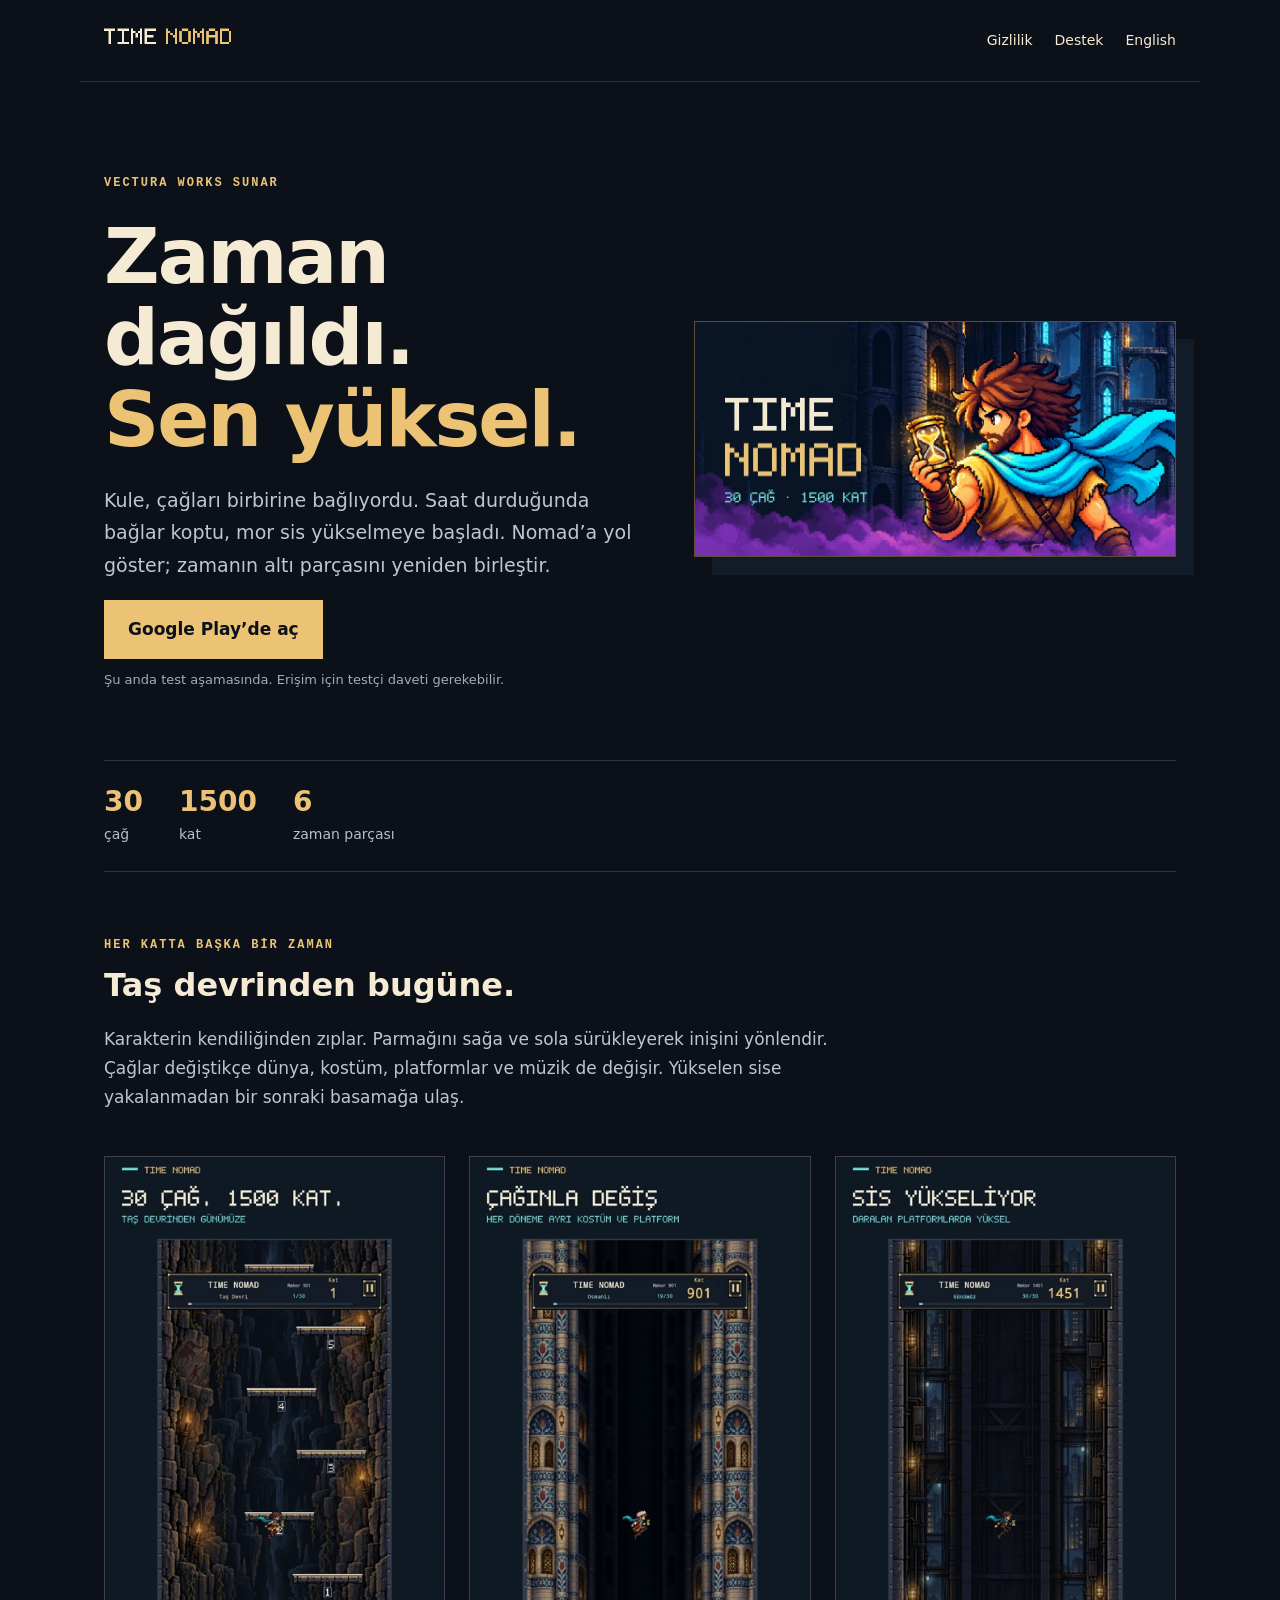
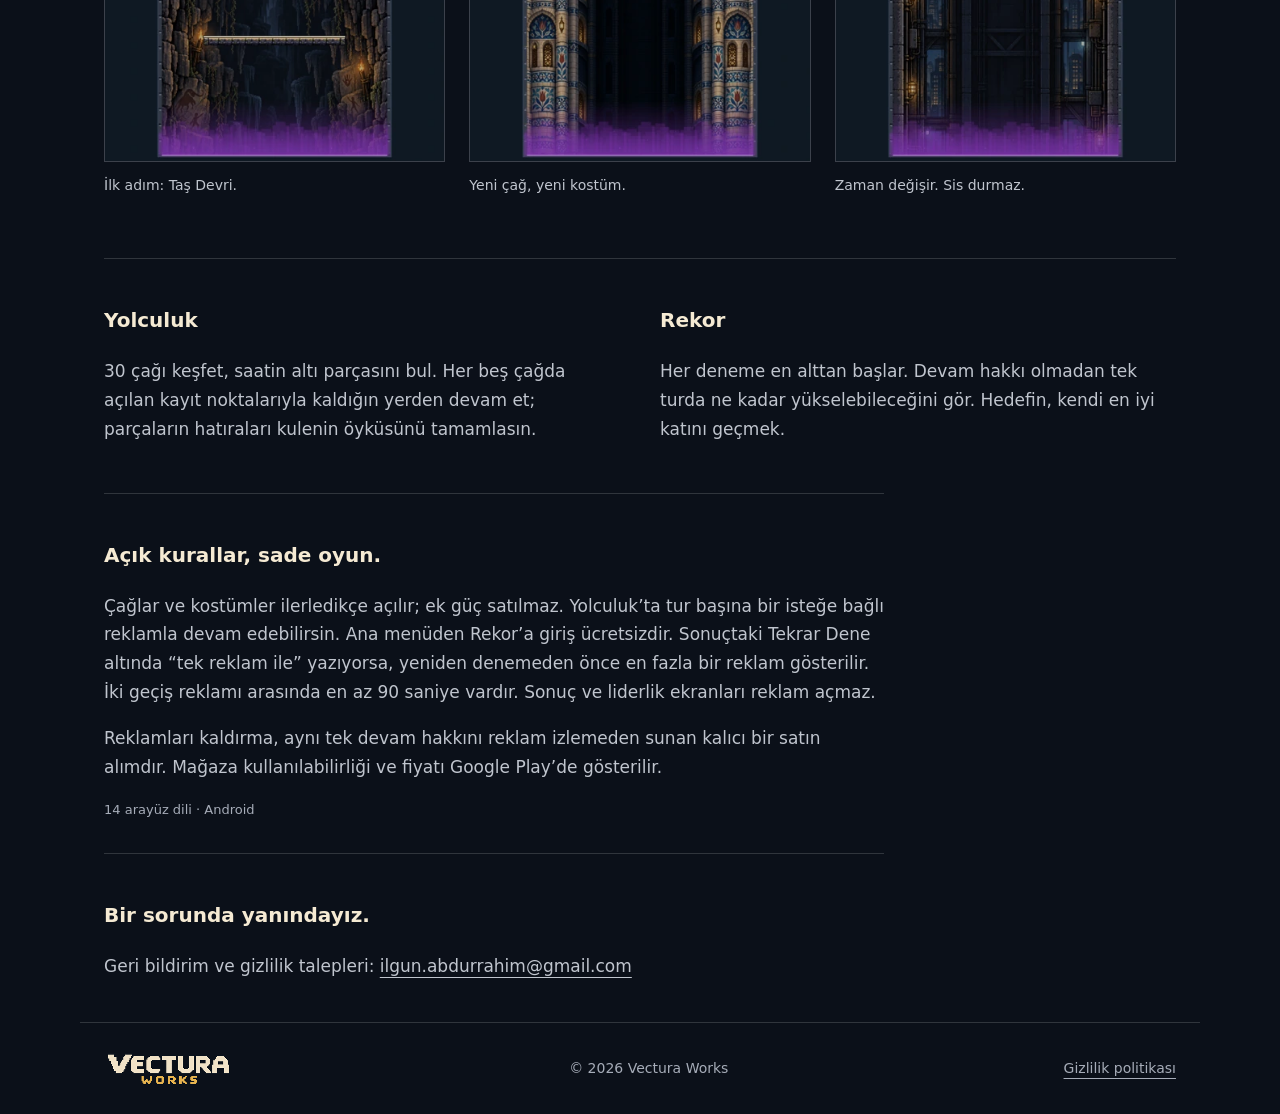
==== index.html @ 60040c0a "[codex] Publish Time Nomad bilingual website and privacy policy" ====
<!doctype html>
<html lang="tr"><head><meta charset="utf-8"><meta name="viewport" content="width=device-width, initial-scale=1"><title>Time Nomad — Zamanın izinde yüksel</title><meta name="description" content="30 çağ, 1500 kat. Nomad ile yükselen sisten kaç, zamanın altı parçasını yeniden birleştir. Vectura Works’ten bir pixel art kule oyunu."><link rel="canonical" href="https://ilgunabdurrahim.github.io/time-nomad/index.html"><link rel="alternate" hreflang="tr" href="https://ilgunabdurrahim.github.io/time-nomad/"><link rel="alternate" hreflang="en" href="https://ilgunabdurrahim.github.io/time-nomad/en.html"><meta property="og:title" content="Time Nomad — Zamanın izinde yüksel"><meta property="og:description" content="30 çağ, 1500 kat. Nomad ile yükselen sisten kaç, zamanın altı parçasını yeniden birleştir. Vectura Works’ten bir pixel art kule oyunu."><meta property="og:image" content="https://ilgunabdurrahim.github.io/time-nomad/assets/hero-tr.webp"><link rel="stylesheet" href="style.css"></head>
<body><a class="skip" href="#main">İçeriğe geç</a><header><a href="index.html" aria-label="Time Nomad"><img src="assets/wordmark.png" width="144" height="36" alt="Time Nomad"></a><nav aria-label="Menu"><a href="privacy.html#turkce">Gizlilik</a><a href="#support">Destek</a><a href="en.html" lang="en">English</a></nav></header>
<main id="main"><section class="hero"><div><div class="eyebrow">VECTURA WORKS SUNAR</div><h1>Zaman dağıldı.<br><span>Sen yüksel.</span></h1><p class="lead">Kule, çağları birbirine bağlıyordu. Saat durduğunda bağlar koptu, mor sis yükselmeye başladı. Nomad’a yol göster; zamanın altı parçasını yeniden birleştir.</p><a class="cta" href="https://play.google.com/store/apps/details?id=com.timenomad.game">Google Play’de aç</a><p class="note">Şu anda test aşamasında. Erişim için testçi daveti gerekebilir.</p></div><div class="hero-art"><img src="assets/hero-tr.webp" width="1024" height="500" alt="Time Nomad oyun görseli"></div></section>
<div class="numbers"><div><strong>30</strong><span>çağ</span></div><div><strong>1500</strong><span>kat</span></div><div><strong>6</strong><span>zaman parçası</span></div></div>
<section><div class="intro"><div class="eyebrow">HER KATTA BAŞKA BİR ZAMAN</div><h2>Taş devrinden bugüne.</h2><p>Karakterin kendiliğinden zıplar. Parmağını sağa ve sola sürükleyerek inişini yönlendir. Çağlar değiştikçe dünya, kostüm, platformlar ve müzik de değişir. Yükselen sise yakalanmadan bir sonraki basamağa ulaş.</p></div><div class="screens"><figure><img src="assets/tr-1.webp" width="420" height="900" loading="lazy" alt="İlk adım: Taş Devri."><figcaption>İlk adım: Taş Devri.</figcaption></figure><figure><img src="assets/tr-2.webp" width="420" height="900" loading="lazy" alt="Yeni çağ, yeni kostüm."><figcaption>Yeni çağ, yeni kostüm.</figcaption></figure><figure><img src="assets/tr-3.webp" width="420" height="900" loading="lazy" alt="Zaman değişir. Sis durmaz."><figcaption>Zaman değişir. Sis durmaz.</figcaption></figure></div></section>
<section class="modes"><div><h3>Yolculuk</h3><p>30 çağı keşfet, saatin altı parçasını bul. Her beş çağda açılan kayıt noktalarıyla kaldığın yerden devam et; parçaların hatıraları kulenin öyküsünü tamamlasın.</p></div><div><h3>Rekor</h3><p>Her deneme en alttan başlar. Devam hakkı olmadan tek turda ne kadar yükselebileceğini gör. Hedefin, kendi en iyi katını geçmek.</p></div></section>
<section class="details"><h3>Açık kurallar, sade oyun.</h3><p>Çağlar ve kostümler ilerledikçe açılır; ek güç satılmaz. Yolculuk’ta tur başına bir isteğe bağlı reklamla devam edebilirsin. Ana menüden Rekor’a giriş ücretsizdir. Sonuçtaki Tekrar Dene altında “tek reklam ile” yazıyorsa, yeniden denemeden önce en fazla bir reklam gösterilir. İki geçiş reklamı arasında en az 90 saniye vardır. Sonuç ve liderlik ekranları reklam açmaz.</p><p>Reklamları kaldırma, aynı tek devam hakkını reklam izlemeden sunan kalıcı bir satın alımdır. Mağaza kullanılabilirliği ve fiyatı Google Play’de gösterilir.</p><p class="note">14 arayüz dili · Android</p></section>
<section class="details" id="support"><h3>Bir sorunda yanındayız.</h3><p>Geri bildirim ve gizlilik talepleri: <a href="mailto:ilgun.abdurrahim@gmail.com">ilgun.abdurrahim@gmail.com</a></p></section></main>
<footer><img src="assets/vectura.png" width="130" height="40" alt="Vectura Works"><span>© 2026 Vectura Works</span><a href="privacy.html#turkce">Gizlilik politikası</a></footer></body></html>
---- style.css ----
*{box-sizing:border-box}html{scroll-behavior:smooth}body{margin:0;background:#0b1019;color:#f5ead3;font:17px/1.7 system-ui,sans-serif}a{color:inherit;text-underline-offset:5px}a:focus-visible{outline:3px solid #ecc374;outline-offset:5px}header,main,footer{max-width:1120px;margin:auto;padding:24px}header{display:flex;align-items:center;justify-content:space-between;gap:20px;border-bottom:1px solid #2a3039}header img{width:144px;height:auto;image-rendering:pixelated}nav{display:flex;gap:22px;flex-wrap:wrap;font-size:14px}nav a{text-decoration:none}nav a:hover{color:#ecc374}.hero{display:grid;grid-template-columns:1.1fr 1fr;align-items:center;gap:60px;padding:68px 0 56px}.eyebrow{font:700 12px/1.5 monospace;letter-spacing:2px;color:#ecc374}h1{font-size:clamp(42px,6vw,78px);line-height:1.06;letter-spacing:-2px;margin:24px 0}h1 span{color:#ecc374}p{color:#c0c5ce}.lead{font-size:19px;max-width:540px}.cta{display:inline-block;padding:13px 22px;background:#ecc374;color:#0b1019;font-weight:700;text-decoration:none;border:2px solid #ecc374}.note{font-size:13px;margin-top:10px;color:#a6acb8}.hero-art{position:relative;min-width:0}.hero-art img{width:100%;height:auto;display:block;border:1px solid #5c4d37;box-shadow:18px 18px 0 #121b28}.numbers{display:flex;gap:36px;border-top:1px solid #30353c;border-bottom:1px solid #30353c;padding:24px 0;flex-wrap:wrap}.numbers strong{display:block;font-size:28px;color:#ecc374;line-height:1.2}.numbers span{font-size:14px;color:#b9bec8}.intro{padding:64px 0 28px;max-width:740px}h2{font-size:32px;line-height:1.2;margin:12px 0 20px}h3{font-size:20px}.screens{display:grid;grid-template-columns:repeat(3,1fr);gap:24px}figure{margin:0;min-width:0}figure img{width:100%;height:auto;display:block;border:1px solid #3c414b;background:#141c29}figcaption{font-size:14px;margin-top:12px;color:#c0c5ce}.modes{display:grid;grid-template-columns:1fr 1fr;gap:40px;border-top:1px solid #30353c;margin-top:60px;padding-top:24px}.details{border-top:1px solid #30353c;padding-top:24px;margin-top:32px;max-width:780px}footer{display:flex;align-items:center;justify-content:space-between;gap:24px;flex-wrap:wrap;border-top:1px solid #30353c;font-size:14px;color:#a6acb8}footer img{width:130px;height:auto;image-rendering:pixelated}.skip{position:absolute;top:-100px}.skip:focus{top:10px;background:#0b1019;padding:10px}::selection{background:#ecc374;color:#0b1019}@media(max-width:680px){header,main,footer{padding:20px}header{align-items:flex-start}header img{width:118px}nav{gap:12px;justify-content:flex-end;font-size:13px}.hero{grid-template-columns:1fr;gap:30px;padding:34px 0 40px}h1{letter-spacing:-1px}.hero-art img{box-shadow:8px 8px 0 #121b28}.numbers{gap:24px}.numbers strong{font-size:25px}.screens{gap:12px}.modes{grid-template-columns:1fr;gap:8px}.intro{padding-top:44px}figcaption{font-size:12px}.lead{font-size:18px}}@media(prefers-reduced-motion:reduce){html{scroll-behavior:auto}}
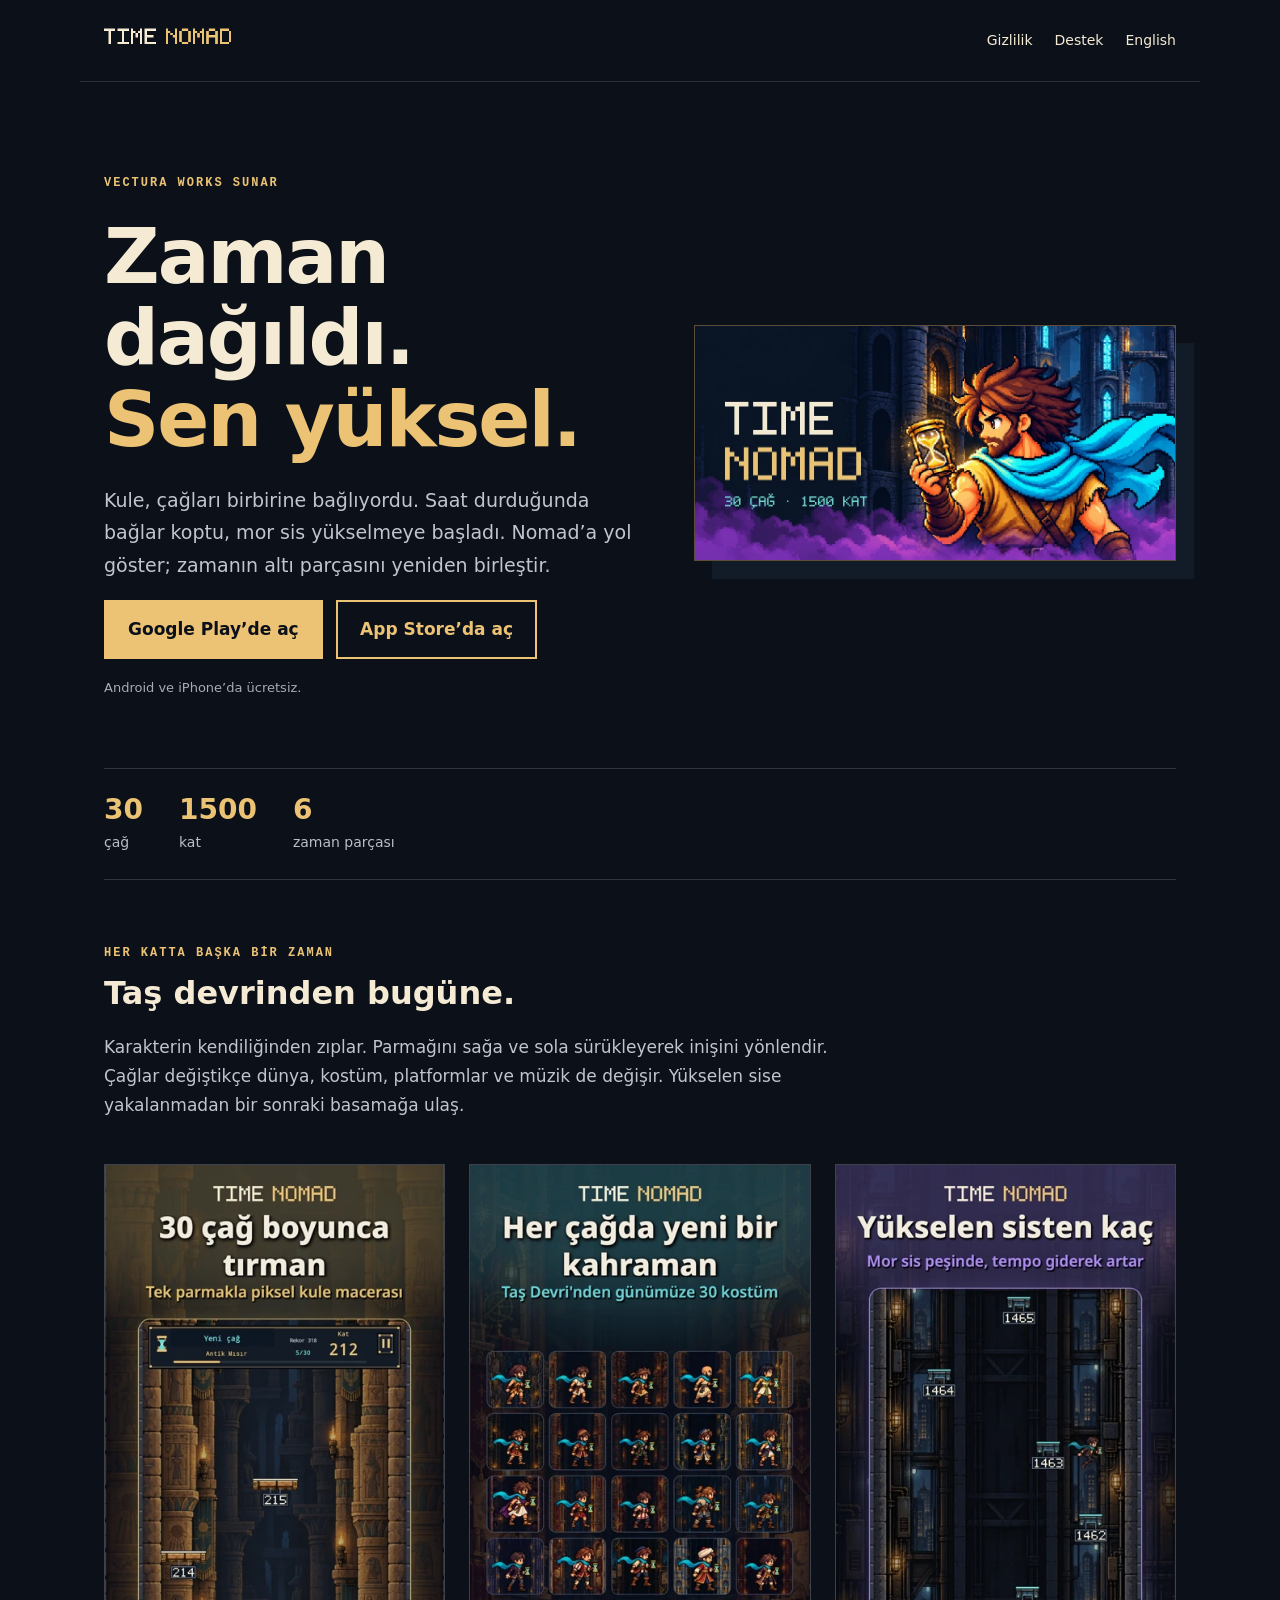
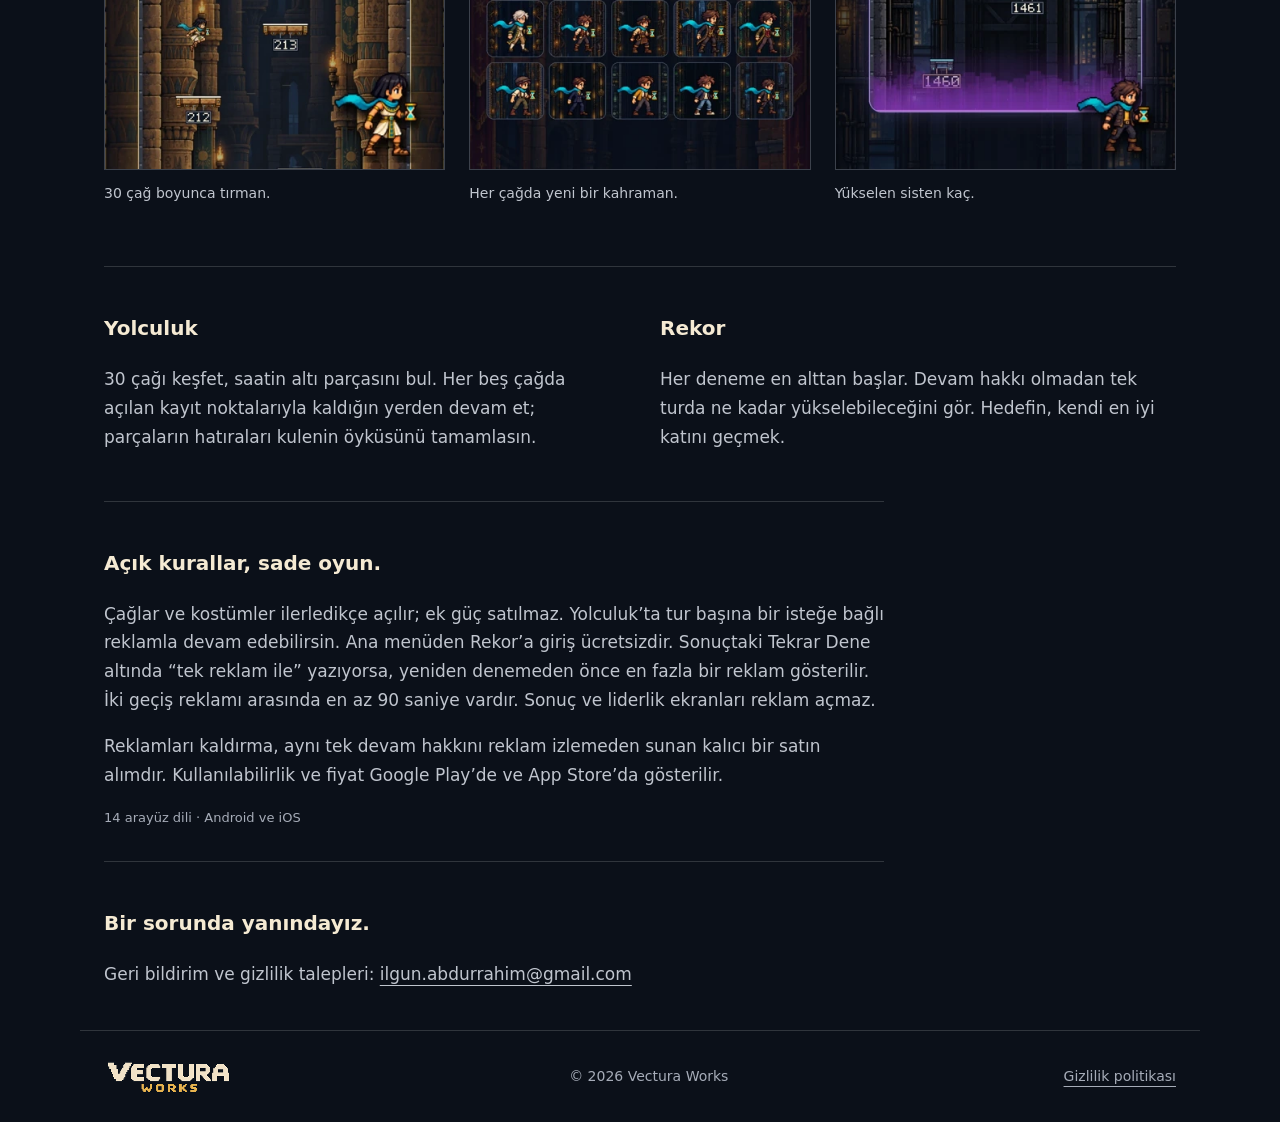
==== commit ed20dea1: "Current gameplay screenshots, App Store link, no longer in testing Co-Authored-By: Claude Opus 5.5 <" ====
--- a/index.html
+++ b/index.html
@@ -1,10 +1,10 @@
 <!doctype html>
 <html lang="tr"><head><meta charset="utf-8"><meta name="viewport" content="width=device-width, initial-scale=1"><title>Time Nomad — Zamanın izinde yüksel</title><meta name="description" content="30 çağ, 1500 kat. Nomad ile yükselen sisten kaç, zamanın altı parçasını yeniden birleştir. Vectura Works’ten bir pixel art kule oyunu."><link rel="canonical" href="https://ilgunabdurrahim.github.io/time-nomad/index.html"><link rel="alternate" hreflang="tr" href="https://ilgunabdurrahim.github.io/time-nomad/"><link rel="alternate" hreflang="en" href="https://ilgunabdurrahim.github.io/time-nomad/en.html"><meta property="og:title" content="Time Nomad — Zamanın izinde yüksel"><meta property="og:description" content="30 çağ, 1500 kat. Nomad ile yükselen sisten kaç, zamanın altı parçasını yeniden birleştir. Vectura Works’ten bir pixel art kule oyunu."><meta property="og:image" content="https://ilgunabdurrahim.github.io/time-nomad/assets/hero-tr.webp"><link rel="stylesheet" href="style.css"></head>
 <body><a class="skip" href="#main">İçeriğe geç</a><header><a href="index.html" aria-label="Time Nomad"><img src="assets/wordmark.png" width="144" height="36" alt="Time Nomad"></a><nav aria-label="Menu"><a href="privacy.html#turkce">Gizlilik</a><a href="#support">Destek</a><a href="en.html" lang="en">English</a></nav></header>
-<main id="main"><section class="hero"><div><div class="eyebrow">VECTURA WORKS SUNAR</div><h1>Zaman dağıldı.<br><span>Sen yüksel.</span></h1><p class="lead">Kule, çağları birbirine bağlıyordu. Saat durduğunda bağlar koptu, mor sis yükselmeye başladı. Nomad’a yol göster; zamanın altı parçasını yeniden birleştir.</p><a class="cta" href="https://play.google.com/store/apps/details?id=com.timenomad.game">Google Play’de aç</a><p class="note">Şu anda test aşamasında. Erişim için testçi daveti gerekebilir.</p></div><div class="hero-art"><img src="assets/hero-tr.webp" width="1024" height="500" alt="Time Nomad oyun görseli"></div></section>
+<main id="main"><section class="hero"><div><div class="eyebrow">VECTURA WORKS SUNAR</div><h1>Zaman dağıldı.<br><span>Sen yüksel.</span></h1><p class="lead">Kule, çağları birbirine bağlıyordu. Saat durduğunda bağlar koptu, mor sis yükselmeye başladı. Nomad’a yol göster; zamanın altı parçasını yeniden birleştir.</p><a class="cta" href="https://play.google.com/store/apps/details?id=com.timenomad.game">Google Play’de aç</a> <a class="cta alt" href="https://apps.apple.com/app/id6824396277">App Store’da aç</a><p class="note">Android ve iPhone’da ücretsiz.</p></div><div class="hero-art"><img src="assets/hero-tr.webp" width="1024" height="500" alt="Time Nomad oyun görseli"></div></section>
 <div class="numbers"><div><strong>30</strong><span>çağ</span></div><div><strong>1500</strong><span>kat</span></div><div><strong>6</strong><span>zaman parçası</span></div></div>
-<section><div class="intro"><div class="eyebrow">HER KATTA BAŞKA BİR ZAMAN</div><h2>Taş devrinden bugüne.</h2><p>Karakterin kendiliğinden zıplar. Parmağını sağa ve sola sürükleyerek inişini yönlendir. Çağlar değiştikçe dünya, kostüm, platformlar ve müzik de değişir. Yükselen sise yakalanmadan bir sonraki basamağa ulaş.</p></div><div class="screens"><figure><img src="assets/tr-1.webp" width="420" height="900" loading="lazy" alt="İlk adım: Taş Devri."><figcaption>İlk adım: Taş Devri.</figcaption></figure><figure><img src="assets/tr-2.webp" width="420" height="900" loading="lazy" alt="Yeni çağ, yeni kostüm."><figcaption>Yeni çağ, yeni kostüm.</figcaption></figure><figure><img src="assets/tr-3.webp" width="420" height="900" loading="lazy" alt="Zaman değişir. Sis durmaz."><figcaption>Zaman değişir. Sis durmaz.</figcaption></figure></div></section>
+<section><div class="intro"><div class="eyebrow">HER KATTA BAŞKA BİR ZAMAN</div><h2>Taş devrinden bugüne.</h2><p>Karakterin kendiliğinden zıplar. Parmağını sağa ve sola sürükleyerek inişini yönlendir. Çağlar değiştikçe dünya, kostüm, platformlar ve müzik de değişir. Yükselen sise yakalanmadan bir sonraki basamağa ulaş.</p></div><div class="screens"><figure><img src="assets/tr-1.webp" width="420" height="747" loading="lazy" alt="30 çağ boyunca tırman."><figcaption>30 çağ boyunca tırman.</figcaption></figure><figure><img src="assets/tr-2.webp" width="420" height="747" loading="lazy" alt="Her çağda yeni bir kahraman."><figcaption>Her çağda yeni bir kahraman.</figcaption></figure><figure><img src="assets/tr-3.webp" width="420" height="747" loading="lazy" alt="Yükselen sisten kaç."><figcaption>Yükselen sisten kaç.</figcaption></figure></div></section>
 <section class="modes"><div><h3>Yolculuk</h3><p>30 çağı keşfet, saatin altı parçasını bul. Her beş çağda açılan kayıt noktalarıyla kaldığın yerden devam et; parçaların hatıraları kulenin öyküsünü tamamlasın.</p></div><div><h3>Rekor</h3><p>Her deneme en alttan başlar. Devam hakkı olmadan tek turda ne kadar yükselebileceğini gör. Hedefin, kendi en iyi katını geçmek.</p></div></section>
-<section class="details"><h3>Açık kurallar, sade oyun.</h3><p>Çağlar ve kostümler ilerledikçe açılır; ek güç satılmaz. Yolculuk’ta tur başına bir isteğe bağlı reklamla devam edebilirsin. Ana menüden Rekor’a giriş ücretsizdir. Sonuçtaki Tekrar Dene altında “tek reklam ile” yazıyorsa, yeniden denemeden önce en fazla bir reklam gösterilir. İki geçiş reklamı arasında en az 90 saniye vardır. Sonuç ve liderlik ekranları reklam açmaz.</p><p>Reklamları kaldırma, aynı tek devam hakkını reklam izlemeden sunan kalıcı bir satın alımdır. Mağaza kullanılabilirliği ve fiyatı Google Play’de gösterilir.</p><p class="note">14 arayüz dili · Android</p></section>
+<section class="details"><h3>Açık kurallar, sade oyun.</h3><p>Çağlar ve kostümler ilerledikçe açılır; ek güç satılmaz. Yolculuk’ta tur başına bir isteğe bağlı reklamla devam edebilirsin. Ana menüden Rekor’a giriş ücretsizdir. Sonuçtaki Tekrar Dene altında “tek reklam ile” yazıyorsa, yeniden denemeden önce en fazla bir reklam gösterilir. İki geçiş reklamı arasında en az 90 saniye vardır. Sonuç ve liderlik ekranları reklam açmaz.</p><p>Reklamları kaldırma, aynı tek devam hakkını reklam izlemeden sunan kalıcı bir satın alımdır. Kullanılabilirlik ve fiyat Google Play’de ve App Store’da gösterilir.</p><p class="note">14 arayüz dili · Android ve iOS</p></section>
 <section class="details" id="support"><h3>Bir sorunda yanındayız.</h3><p>Geri bildirim ve gizlilik talepleri: <a href="mailto:ilgun.abdurrahim@gmail.com">ilgun.abdurrahim@gmail.com</a></p></section></main>
 <footer><img src="assets/vectura.png" width="130" height="40" alt="Vectura Works"><span>© 2026 Vectura Works</span><a href="privacy.html#turkce">Gizlilik politikası</a></footer></body></html>
--- a/style.css
+++ b/style.css
@@ -1 +1 @@
-*{box-sizing:border-box}html{scroll-behavior:smooth}body{margin:0;background:#0b1019;color:#f5ead3;font:17px/1.7 system-ui,sans-serif}a{color:inherit;text-underline-offset:5px}a:focus-visible{outline:3px solid #ecc374;outline-offset:5px}header,main,footer{max-width:1120px;margin:auto;padding:24px}header{display:flex;align-items:center;justify-content:space-between;gap:20px;border-bottom:1px solid #2a3039}header img{width:144px;height:auto;image-rendering:pixelated}nav{display:flex;gap:22px;flex-wrap:wrap;font-size:14px}nav a{text-decoration:none}nav a:hover{color:#ecc374}.hero{display:grid;grid-template-columns:1.1fr 1fr;align-items:center;gap:60px;padding:68px 0 56px}.eyebrow{font:700 12px/1.5 monospace;letter-spacing:2px;color:#ecc374}h1{font-size:clamp(42px,6vw,78px);line-height:1.06;letter-spacing:-2px;margin:24px 0}h1 span{color:#ecc374}p{color:#c0c5ce}.lead{font-size:19px;max-width:540px}.cta{display:inline-block;padding:13px 22px;background:#ecc374;color:#0b1019;font-weight:700;text-decoration:none;border:2px solid #ecc374}.note{font-size:13px;margin-top:10px;color:#a6acb8}.hero-art{position:relative;min-width:0}.hero-art img{width:100%;height:auto;display:block;border:1px solid #5c4d37;box-shadow:18px 18px 0 #121b28}.numbers{display:flex;gap:36px;border-top:1px solid #30353c;border-bottom:1px solid #30353c;padding:24px 0;flex-wrap:wrap}.numbers strong{display:block;font-size:28px;color:#ecc374;line-height:1.2}.numbers span{font-size:14px;color:#b9bec8}.intro{padding:64px 0 28px;max-width:740px}h2{font-size:32px;line-height:1.2;margin:12px 0 20px}h3{font-size:20px}.screens{display:grid;grid-template-columns:repeat(3,1fr);gap:24px}figure{margin:0;min-width:0}figure img{width:100%;height:auto;display:block;border:1px solid #3c414b;background:#141c29}figcaption{font-size:14px;margin-top:12px;color:#c0c5ce}.modes{display:grid;grid-template-columns:1fr 1fr;gap:40px;border-top:1px solid #30353c;margin-top:60px;padding-top:24px}.details{border-top:1px solid #30353c;padding-top:24px;margin-top:32px;max-width:780px}footer{display:flex;align-items:center;justify-content:space-between;gap:24px;flex-wrap:wrap;border-top:1px solid #30353c;font-size:14px;color:#a6acb8}footer img{width:130px;height:auto;image-rendering:pixelated}.skip{position:absolute;top:-100px}.skip:focus{top:10px;background:#0b1019;padding:10px}::selection{background:#ecc374;color:#0b1019}@media(max-width:680px){header,main,footer{padding:20px}header{align-items:flex-start}header img{width:118px}nav{gap:12px;justify-content:flex-end;font-size:13px}.hero{grid-template-columns:1fr;gap:30px;padding:34px 0 40px}h1{letter-spacing:-1px}.hero-art img{box-shadow:8px 8px 0 #121b28}.numbers{gap:24px}.numbers strong{font-size:25px}.screens{gap:12px}.modes{grid-template-columns:1fr;gap:8px}.intro{padding-top:44px}figcaption{font-size:12px}.lead{font-size:18px}}@media(prefers-reduced-motion:reduce){html{scroll-behavior:auto}}
+*{box-sizing:border-box}html{scroll-behavior:smooth}body{margin:0;background:#0b1019;color:#f5ead3;font:17px/1.7 system-ui,sans-serif}a{color:inherit;text-underline-offset:5px}a:focus-visible{outline:3px solid #ecc374;outline-offset:5px}header,main,footer{max-width:1120px;margin:auto;padding:24px}header{display:flex;align-items:center;justify-content:space-between;gap:20px;border-bottom:1px solid #2a3039}header img{width:144px;height:auto;image-rendering:pixelated}nav{display:flex;gap:22px;flex-wrap:wrap;font-size:14px}nav a{text-decoration:none}nav a:hover{color:#ecc374}.hero{display:grid;grid-template-columns:1.1fr 1fr;align-items:center;gap:60px;padding:68px 0 56px}.eyebrow{font:700 12px/1.5 monospace;letter-spacing:2px;color:#ecc374}h1{font-size:clamp(42px,6vw,78px);line-height:1.06;letter-spacing:-2px;margin:24px 0}h1 span{color:#ecc374}p{color:#c0c5ce}.lead{font-size:19px;max-width:540px}.cta{display:inline-block;margin:0 8px 8px 0;padding:13px 22px;background:#ecc374;color:#0b1019;font-weight:700;text-decoration:none;border:2px solid #ecc374}.cta.alt{background:transparent;color:#ecc374}.note{font-size:13px;margin-top:10px;color:#a6acb8}.hero-art{position:relative;min-width:0}.hero-art img{width:100%;height:auto;display:block;border:1px solid #5c4d37;box-shadow:18px 18px 0 #121b28}.numbers{display:flex;gap:36px;border-top:1px solid #30353c;border-bottom:1px solid #30353c;padding:24px 0;flex-wrap:wrap}.numbers strong{display:block;font-size:28px;color:#ecc374;line-height:1.2}.numbers span{font-size:14px;color:#b9bec8}.intro{padding:64px 0 28px;max-width:740px}h2{font-size:32px;line-height:1.2;margin:12px 0 20px}h3{font-size:20px}.screens{display:grid;grid-template-columns:repeat(3,1fr);gap:24px}figure{margin:0;min-width:0}figure img{width:100%;height:auto;display:block;border:1px solid #3c414b;background:#141c29}figcaption{font-size:14px;margin-top:12px;color:#c0c5ce}.modes{display:grid;grid-template-columns:1fr 1fr;gap:40px;border-top:1px solid #30353c;margin-top:60px;padding-top:24px}.details{border-top:1px solid #30353c;padding-top:24px;margin-top:32px;max-width:780px}footer{display:flex;align-items:center;justify-content:space-between;gap:24px;flex-wrap:wrap;border-top:1px solid #30353c;font-size:14px;color:#a6acb8}footer img{width:130px;height:auto;image-rendering:pixelated}.skip{position:absolute;top:-100px}.skip:focus{top:10px;background:#0b1019;padding:10px}::selection{background:#ecc374;color:#0b1019}@media(max-width:680px){header,main,footer{padding:20px}header{align-items:flex-start}header img{width:118px}nav{gap:12px;justify-content:flex-end;font-size:13px}.hero{grid-template-columns:1fr;gap:30px;padding:34px 0 40px}h1{letter-spacing:-1px}.hero-art img{box-shadow:8px 8px 0 #121b28}.numbers{gap:24px}.numbers strong{font-size:25px}.screens{gap:12px}.modes{grid-template-columns:1fr;gap:8px}.intro{padding-top:44px}figcaption{font-size:12px}.lead{font-size:18px}}@media(prefers-reduced-motion:reduce){html{scroll-behavior:auto}}
